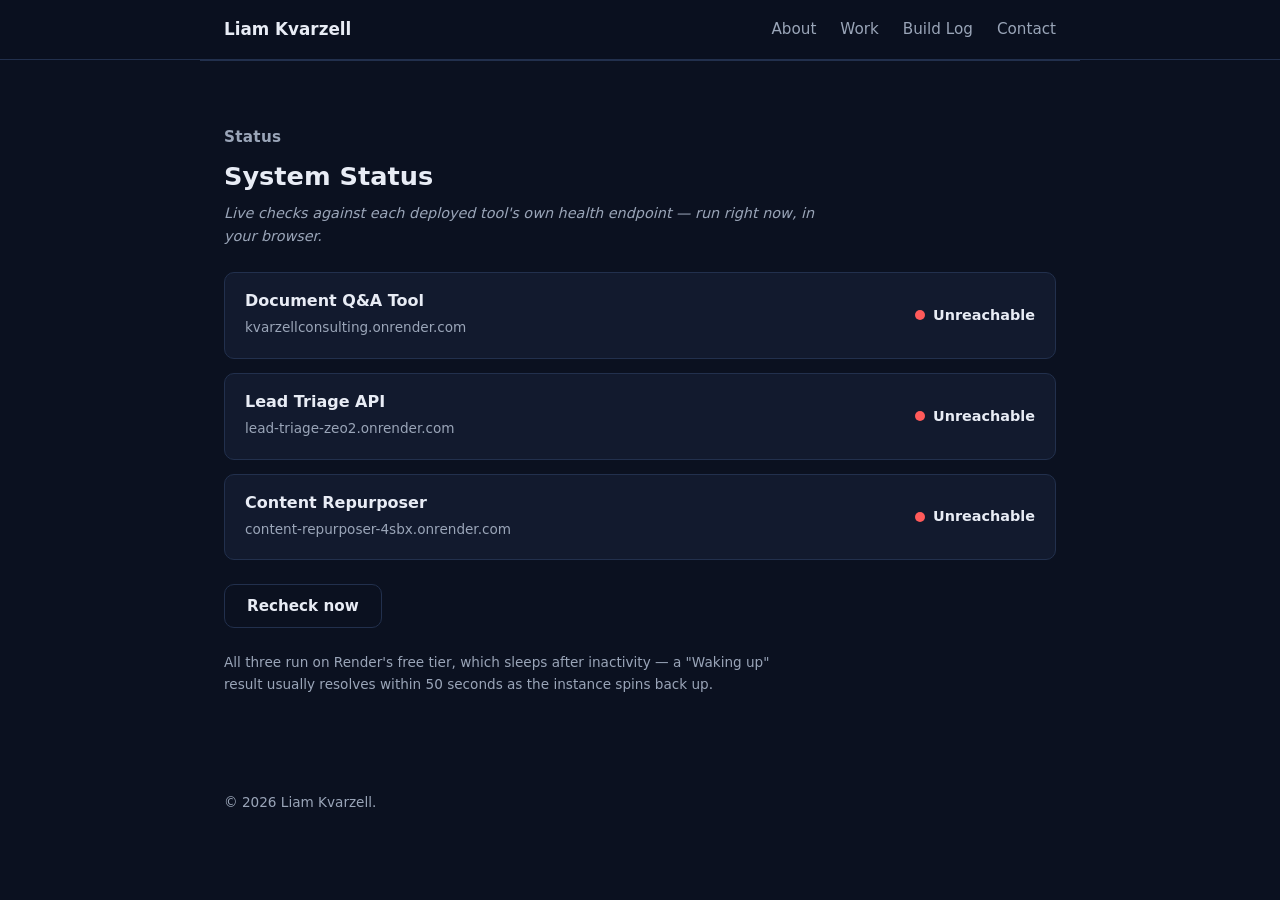
==== status.html @ 303da54d "Add system status page + fix .btn on real <button> elements - status.html: live health checks agains" ====
<!DOCTYPE html>
<html lang="en">
<head>
  <meta charset="UTF-8">
  <meta name="viewport" content="width=device-width, initial-scale=1.0">
  <title>System Status — Liam Kvarzell</title>
  <meta name="description" content="Live status of the AI tools built and deployed as part of this portfolio.">
  <link rel="icon" href="assets/favicon.png" type="image/png">
  <link rel="stylesheet" href="styles.css">
  <style>
    .status-list {
      display: flex;
      flex-direction: column;
      gap: 14px;
      margin-top: 24px;
    }
    .status-card {
      display: flex;
      align-items: center;
      justify-content: space-between;
      gap: 16px;
      background: var(--bg-elevated);
      border: 1px solid var(--border);
      border-radius: var(--radius);
      padding: 18px 20px;
      flex-wrap: wrap;
    }
    .status-main h3 {
      font-size: 1rem;
      margin-bottom: 4px;
    }
    .status-main a {
      color: var(--text-muted);
      font-size: 0.85rem;
      text-decoration: none;
    }
    .status-main a:hover {
      color: var(--accent);
    }
    .status-indicator {
      display: flex;
      align-items: center;
      gap: 8px;
      font-size: 0.9rem;
      font-weight: 600;
      white-space: nowrap;
    }
    .status-dot {
      width: 10px;
      height: 10px;
      border-radius: 50%;
      background: var(--text-muted);
      flex: none;
      transition: background 0.2s ease;
    }
    .status-dot.checking {
      background: #f5b942;
      animation: pulse 1.2s ease-in-out infinite;
    }
    .status-dot.up { background: #4ade80; }
    .status-dot.down { background: #ff5a5a; }
    @keyframes pulse {
      0%, 100% { opacity: 1; }
      50% { opacity: 0.4; }
    }
    .status-meta {
      font-size: 0.78rem;
      color: var(--text-muted);
      font-weight: 400;
    }
    .status-note {
      margin-top: 24px;
      font-size: 0.85rem;
      color: var(--text-muted);
    }
    #refresh-btn {
      margin-top: 24px;
    }
  </style>
</head>
<body>

  <header class="site-header">
    <div class="wrap nav">
      <a href="index.html#top" class="brand">Liam Kvarzell</a>
      <nav>
        <a href="index.html#about">About</a>
        <a href="index.html#work">Work</a>
        <a href="index.html#writing">Build Log</a>
        <a href="index.html#contact">Contact</a>
      </nav>
    </div>
  </header>

  <main class="wrap section">
    <p class="eyebrow">Status</p>
    <h1 style="font-size: 1.6rem; margin-bottom: 10px;">System Status</h1>
    <p class="section-note" style="margin-bottom: 0;">
      Live checks against each deployed tool's own health endpoint — run right now, in your browser.
    </p>

    <div class="status-list" id="status-list">
      <!-- Cards injected by script below -->
    </div>

    <button id="refresh-btn" class="btn btn-ghost">Recheck now</button>

    <p class="status-note">
      All three run on Render's free tier, which sleeps after inactivity — a "Waking up"
      result usually resolves within 50 seconds as the instance spins back up.
    </p>
  </main>

  <footer class="site-footer wrap">
    <p>&copy; <span id="year"></span> Liam Kvarzell.</p>
  </footer>

  <script src="script.js"></script>
  <script>
    const SERVICES = [
      {
        name: "Document Q&A Tool",
        url: "https://kvarzellconsulting.onrender.com",
      },
      {
        name: "Lead Triage API",
        url: "https://lead-triage-zeo2.onrender.com",
      },
      {
        name: "Content Repurposer",
        url: "https://content-repurposer-4sbx.onrender.com",
      },
    ];

    const CHECK_TIMEOUT_MS = 60000; // free-tier cold start can take ~50s

    const listEl = document.getElementById("status-list");
    const refreshBtn = document.getElementById("refresh-btn");

    function buildCard(service) {
      const card = document.createElement("div");
      card.className = "status-card";
      card.innerHTML = `
        <div class="status-main">
          <h3>${service.name}</h3>
          <a href="${service.url}" target="_blank" rel="noopener noreferrer">${service.url.replace("https://", "")}</a>
        </div>
        <div class="status-indicator">
          <span class="status-dot checking"></span>
          <span class="status-text">Checking…</span>
        </div>
      `;
      return card;
    }

    async function checkService(service, card) {
      const dot = card.querySelector(".status-dot");
      const textEl = card.querySelector(".status-text");
      dot.className = "status-dot checking";
      textEl.innerHTML = "Checking…";

      const start = performance.now();
      const controller = new AbortController();
      const timeout = setTimeout(() => controller.abort(), CHECK_TIMEOUT_MS);

      try {
        const res = await fetch(service.url + "/api/health", { signal: controller.signal });
        const elapsed = Math.round(performance.now() - start);
        if (res.ok) {
          dot.className = "status-dot up";
          textEl.innerHTML = `Operational <span class="status-meta">(${elapsed} ms)</span>`;
        } else {
          dot.className = "status-dot down";
          textEl.innerHTML = `Unreachable <span class="status-meta">(HTTP ${res.status})</span>`;
        }
      } catch (err) {
        dot.className = "status-dot down";
        textEl.innerHTML = "Unreachable";
      } finally {
        clearTimeout(timeout);
      }
    }

    function runAllChecks() {
      const cards = Array.from(listEl.children);
      SERVICES.forEach((service, i) => checkService(service, cards[i]));
    }

    SERVICES.forEach((service) => listEl.appendChild(buildCard(service)));
    runAllChecks();
    refreshBtn.addEventListener("click", runAllChecks);
  </script>
</body>
</html>
---- styles.css ----
/* ---------- Reset ---------- */
* {
  box-sizing: border-box;
  margin: 0;
  padding: 0;
}

html {
  scroll-behavior: smooth;
}

/* ---------- Tokens ---------- */
:root {
  --bg: #0b1120;
  --bg-elevated: #121a2e;
  --text: #e8ecf5;
  --text-muted: #9aa5b8;
  --accent: #4f9dff;
  --accent-text: #0b1120;
  --border: #22304d;
  --radius: 10px;
  --max-width: 880px;
}

body {
  font-family: system-ui, -apple-system, "Segoe UI", sans-serif;
  line-height: 1.6;
  color: var(--text);
  background: var(--bg);
}

.wrap {
  max-width: var(--max-width);
  margin: 0 auto;
  padding: 0 24px;
}

h1, h2, h3 {
  line-height: 1.2;
  font-weight: 700;
}

a {
  color: inherit;
}

/* ---------- Header ---------- */
.site-header {
  position: sticky;
  top: 0;
  background: rgba(11, 17, 32, 0.9);
  backdrop-filter: blur(8px);
  border-bottom: 1px solid var(--border);
  z-index: 10;
}

.nav {
  display: flex;
  align-items: center;
  justify-content: space-between;
  padding-top: 16px;
  padding-bottom: 16px;
}

.brand {
  font-weight: 700;
  text-decoration: none;
  font-size: 1.05rem;
}

.nav nav {
  display: flex;
  gap: 24px;
}

.nav nav a {
  text-decoration: none;
  color: var(--text-muted);
  font-size: 0.95rem;
}

.nav nav a:hover {
  color: var(--text);
}

/* ---------- Hero ---------- */
.hero {
  padding: 96px 24px 72px;
}

.eyebrow {
  color: var(--accent);
  font-weight: 600;
  letter-spacing: 0.02em;
  margin-bottom: 12px;
  font-size: 0.95rem;
}

.hero h1 {
  font-size: clamp(2rem, 5vw, 3rem);
  margin-bottom: 20px;
  max-width: 18ch;
}

.hero-sub {
  color: var(--text-muted);
  max-width: 60ch;
  font-size: 1.05rem;
  margin-bottom: 32px;
}

.hero-actions {
  display: flex;
  gap: 16px;
  flex-wrap: wrap;
}

/* ---------- Buttons ---------- */
.btn {
  display: inline-block;
  text-decoration: none;
  padding: 12px 22px;
  border-radius: var(--radius);
  font-weight: 600;
  font-size: 0.95rem;
  transition: opacity 0.15s ease;
  /* Resets for when .btn is used on a real <button> instead of an <a> -
     buttons come with a browser-default white background and their own
     font, which silently broke .btn-ghost's light-on-dark text before. */
  background: transparent;
  border: none;
  cursor: pointer;
  font-family: inherit;
}

.btn-primary {
  background: var(--accent);
  color: var(--accent-text);
}

.btn-ghost {
  border: 1px solid var(--border);
  color: var(--text);
}

.btn:hover {
  opacity: 0.85;
}

/* ---------- Sections ---------- */
.section {
  padding: 64px 24px;
  border-top: 1px solid var(--border);
}

.section h2 {
  font-size: 1.6rem;
  margin-bottom: 20px;
}

.section p {
  color: var(--text-muted);
  max-width: 65ch;
}

.section-note {
  font-style: italic;
  margin-bottom: 24px;
  font-size: 0.9rem;
}

/* ---------- Writing list ---------- */
.post-list {
  display: flex;
  flex-direction: column;
  gap: 4px;
  margin-top: 8px;
}

.post-list-item {
  display: block;
  text-decoration: none;
  color: inherit;
  padding: 18px 20px;
  border: 1px solid var(--border);
  border-radius: var(--radius);
  background: var(--bg-elevated);
}

.post-list-item:hover {
  border-color: var(--accent);
}

.post-list-item h3 {
  font-size: 1.05rem;
  margin-bottom: 6px;
}

.post-list-item p {
  color: var(--text-muted);
  font-size: 0.9rem;
  max-width: 65ch;
}

.post-list-date {
  display: inline-block;
  margin-top: 10px;
  font-size: 0.78rem;
  color: var(--text-muted);
}

/* ---------- Article (posts/*.html) ---------- */
.post-back {
  display: inline-block;
  margin-top: 32px;
  color: var(--text-muted);
  text-decoration: none;
  font-size: 0.88rem;
}

.post-back:hover {
  color: var(--accent);
}

.post h1 {
  font-size: clamp(1.6rem, 4vw, 2.2rem);
  margin: 12px 0 10px;
  text-wrap: balance;
}

.post-byline {
  color: var(--text-muted);
  font-size: 0.88rem;
  margin-bottom: 40px;
}

.post-body {
  max-width: 68ch;
}

.post-body h2 {
  font-size: 1.2rem;
  margin: 40px 0 14px;
}

.post-body p {
  margin-bottom: 16px;
  color: var(--text);
}

.post-body strong {
  color: var(--text);
}

/* ---------- Cards ---------- */
.card-grid {
  display: grid;
  grid-template-columns: repeat(auto-fit, minmax(220px, 1fr));
  gap: 20px;
  margin-top: 8px;
}

.card {
  background: var(--bg-elevated);
  border: 1px solid var(--border);
  border-radius: var(--radius);
  padding: 20px;
}

.card h3 {
  font-size: 1.1rem;
  margin: 8px 0 10px;
}

.card p {
  font-size: 0.92rem;
}

.badge {
  display: inline-block;
  font-size: 0.72rem;
  font-weight: 600;
  letter-spacing: 0.03em;
  text-transform: uppercase;
  color: var(--accent);
  background: rgba(79, 157, 255, 0.12);
  padding: 3px 8px;
  border-radius: 999px;
}

.badge-live {
  color: #4ade80;
  background: rgba(74, 222, 128, 0.14);
}

.card-link {
  display: inline-block;
  margin-top: 12px;
  font-size: 0.88rem;
  font-weight: 600;
  color: var(--accent);
  text-decoration: none;
}

.card-link:hover {
  text-decoration: underline;
}

.card-link-row {
  display: flex;
  gap: 18px;
  flex-wrap: wrap;
}

.card-link-muted {
  color: var(--text-muted);
}

/* ---------- Contact ---------- */
.contact-form {
  display: flex;
  flex-direction: column;
  gap: 16px;
  max-width: 480px;
  margin: 24px 0;
}

.field {
  display: flex;
  flex-direction: column;
  gap: 6px;
}

.field label {
  font-size: 0.85rem;
  font-weight: 600;
  color: var(--text-muted);
}

.field input,
.field textarea {
  font: inherit;
  font-size: 0.95rem;
  background: var(--bg-elevated);
  border: 1px solid var(--border);
  color: var(--text);
  padding: 10px 12px;
  border-radius: var(--radius);
  resize: vertical;
}

.field input:focus,
.field textarea:focus {
  outline: 2px solid var(--accent);
  outline-offset: -1px;
}

.contact-form .btn {
  align-self: flex-start;
}

.form-success {
  max-width: 480px;
  margin-top: 20px;
  padding: 12px 16px;
  border-radius: var(--radius);
  background: rgba(74, 222, 128, 0.14);
  border: 1px solid rgba(74, 222, 128, 0.4);
  color: #4ade80;
  font-size: 0.92rem;
}

.form-error {
  max-width: 480px;
  margin-top: 20px;
  padding: 12px 16px;
  border-radius: var(--radius);
  background: rgba(255, 90, 90, 0.12);
  border: 1px solid rgba(255, 90, 90, 0.4);
  color: #ff9a9a;
  font-size: 0.92rem;
}

.contact-or {
  color: var(--text-muted);
  font-size: 0.88rem;
  margin-top: 4px;
}

.contact-links {
  display: flex;
  gap: 16px;
  flex-wrap: wrap;
  margin-top: 20px;
}

/* ---------- Footer ---------- */
.site-footer {
  padding: 32px 24px 48px;
  color: var(--text-muted);
  font-size: 0.85rem;
}

.footer-link {
  color: var(--text-muted);
}

.footer-link:hover {
  color: var(--accent);
}
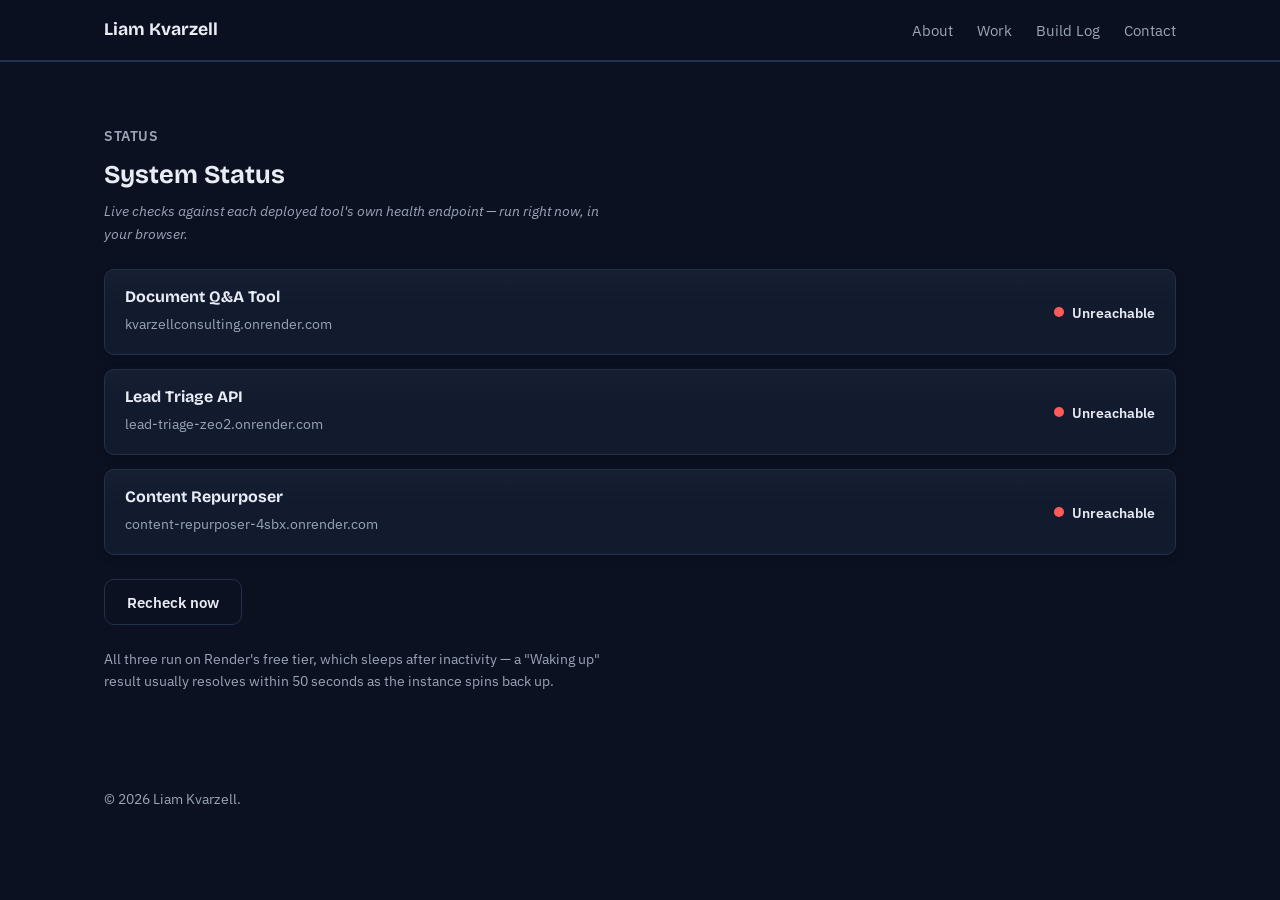
==== commit c4eafa05: "Design overhaul: typography, depth, motion, full-bleed layout - Real type pairing: Bricolage Grotesq" ====
--- a/status.html
+++ b/status.html
@@ -6,6 +6,8 @@
   <title>System Status — Liam Kvarzell</title>
   <meta name="description" content="Live status of the AI tools built and deployed as part of this portfolio.">
   <link rel="icon" href="assets/favicon.png" type="image/png">
+  <link rel="preconnect" href="https://fonts.gstatic.com" crossorigin>
+  <link rel="stylesheet" href="https://fonts.googleapis.com/css2?family=Bricolage+Grotesque:opsz,wght@12..96,200..800&family=IBM+Plex+Sans:wght@400;500;600;700&display=swap">
   <link rel="stylesheet" href="styles.css">
   <style>
     .status-list {
@@ -19,11 +21,21 @@
       align-items: center;
       justify-content: space-between;
       gap: 16px;
-      background: var(--bg-elevated);
+      background: linear-gradient(180deg, rgba(255, 255, 255, 0.02), transparent 40%), var(--bg-elevated);
       border: 1px solid var(--border);
       border-radius: var(--radius);
       padding: 18px 20px;
       flex-wrap: wrap;
+      box-shadow: var(--shadow-sm);
+      transition: transform 0.2s ease, box-shadow 0.2s ease;
+    }
+    .status-card:hover {
+      transform: translateY(-2px);
+      box-shadow: var(--shadow-lg);
+    }
+    @media (prefers-reduced-motion: reduce) {
+      .status-card { transition: none; }
+      .status-card:hover { transform: none; }
     }
     .status-main h3 {
       font-size: 1rem;
@@ -92,27 +104,31 @@
     </div>
   </header>
 
-  <main class="wrap section">
-    <p class="eyebrow">Status</p>
-    <h1 style="font-size: 1.6rem; margin-bottom: 10px;">System Status</h1>
-    <p class="section-note" style="margin-bottom: 0;">
-      Live checks against each deployed tool's own health endpoint — run right now, in your browser.
-    </p>
-
-    <div class="status-list" id="status-list">
-      <!-- Cards injected by script below -->
+  <main class="section">
+    <div class="wrap">
+      <p class="eyebrow">Status</p>
+      <h1 style="font-size: 1.6rem; margin-bottom: 10px;">System Status</h1>
+      <p class="section-note" style="margin-bottom: 0;">
+        Live checks against each deployed tool's own health endpoint — run right now, in your browser.
+      </p>
+
+      <div class="status-list" id="status-list">
+        <!-- Cards injected by script below -->
+      </div>
+
+      <button id="refresh-btn" class="btn btn-ghost">Recheck now</button>
+
+      <p class="status-note">
+        All three run on Render's free tier, which sleeps after inactivity — a "Waking up"
+        result usually resolves within 50 seconds as the instance spins back up.
+      </p>
     </div>
-
-    <button id="refresh-btn" class="btn btn-ghost">Recheck now</button>
-
-    <p class="status-note">
-      All three run on Render's free tier, which sleeps after inactivity — a "Waking up"
-      result usually resolves within 50 seconds as the instance spins back up.
-    </p>
   </main>
 
-  <footer class="site-footer wrap">
-    <p>&copy; <span id="year"></span> Liam Kvarzell.</p>
+  <footer class="site-footer">
+    <div class="wrap">
+      <p>&copy; <span id="year"></span> Liam Kvarzell.</p>
+    </div>
   </footer>
 
   <script src="script.js"></script>
--- a/styles.css
+++ b/styles.css
@@ -16,14 +16,19 @@
   --text: #e8ecf5;
   --text-muted: #9aa5b8;
   --accent: #4f9dff;
+  --accent-2: #8b7cf6; /* glow/depth only - never used for text, links or buttons */
   --accent-text: #0b1120;
   --border: #22304d;
   --radius: 10px;
-  --max-width: 880px;
+  --max-width: 1120px;
+  --font-display: "Bricolage Grotesque", ui-sans-serif, system-ui, sans-serif;
+  --font-body: "IBM Plex Sans", system-ui, -apple-system, "Segoe UI", sans-serif;
+  --shadow-sm: 0 2px 10px rgba(0, 0, 0, 0.2);
+  --shadow-lg: 0 16px 40px rgba(0, 0, 0, 0.35);
 }
 
 body {
-  font-family: system-ui, -apple-system, "Segoe UI", sans-serif;
+  font-family: var(--font-body);
   line-height: 1.6;
   color: var(--text);
   background: var(--bg);
@@ -36,12 +41,34 @@
 }
 
 h1, h2, h3 {
-  line-height: 1.2;
+  font-family: var(--font-display);
+  line-height: 1.15;
   font-weight: 700;
+  text-wrap: balance;
 }
 
 a {
   color: inherit;
+}
+
+/* ---------- Scroll reveal ---------- */
+.reveal {
+  opacity: 0;
+  transform: translateY(16px);
+  transition: opacity 0.6s ease, transform 0.6s ease;
+}
+
+.reveal.is-visible {
+  opacity: 1;
+  transform: translateY(0);
+}
+
+@media (prefers-reduced-motion: reduce) {
+  .reveal {
+    opacity: 1;
+    transform: none;
+    transition: none;
+  }
 }
 
 /* ---------- Header ---------- */
@@ -63,9 +90,10 @@
 }
 
 .brand {
+  font-family: var(--font-display);
   font-weight: 700;
   text-decoration: none;
-  font-size: 1.05rem;
+  font-size: 1.1rem;
 }
 
 .nav nav {
@@ -85,19 +113,111 @@
 
 /* ---------- Hero ---------- */
 .hero {
-  padding: 96px 24px 72px;
+  position: relative;
+  padding: 96px 0 72px;
+  overflow: hidden;
+}
+
+.hero::before {
+  content: "";
+  position: absolute;
+  top: -220px;
+  right: -160px;
+  width: 560px;
+  height: 560px;
+  background: radial-gradient(circle, var(--accent) 0%, var(--accent-2) 45%, transparent 72%);
+  opacity: 0.16;
+  filter: blur(60px);
+  pointer-events: none;
+  z-index: 0;
+}
+
+.hero .wrap {
+  position: relative;
+  z-index: 1;
+  display: grid;
+  grid-template-columns: 1fr;
+  gap: 48px;
+  align-items: center;
+}
+
+@media (min-width: 860px) {
+  .hero .wrap {
+    grid-template-columns: 1.3fr 1fr;
+  }
+}
+
+/* ---------- Hero live-status widget ---------- */
+.hero-status {
+  background: linear-gradient(180deg, rgba(255, 255, 255, 0.03), transparent 50%), var(--bg-elevated);
+  border: 1px solid var(--border);
+  border-radius: var(--radius);
+  padding: 20px 22px;
+  box-shadow: var(--shadow-lg);
+}
+
+.hero-status-title {
+  font-size: 0.72rem;
+  font-weight: 700;
+  letter-spacing: 0.05em;
+  text-transform: uppercase;
+  color: var(--text-muted);
+  margin-bottom: 14px;
+}
+
+.hero-status-row {
+  display: flex;
+  align-items: center;
+  gap: 10px;
+  padding: 7px 0;
+  font-size: 0.88rem;
+}
+
+.hero-status-dot {
+  width: 8px;
+  height: 8px;
+  border-radius: 50%;
+  background: var(--text-muted);
+  flex: none;
+}
+
+.hero-status-dot.checking {
+  background: #f5b942;
+  animation: pulse 1.2s ease-in-out infinite;
+}
+
+.hero-status-dot.up { background: #4ade80; }
+.hero-status-dot.down { background: #ff5a5a; }
+
+@keyframes pulse {
+  0%, 100% { opacity: 1; }
+  50% { opacity: 0.4; }
+}
+
+.hero-status-link {
+  display: inline-block;
+  margin-top: 12px;
+  font-size: 0.82rem;
+  font-weight: 600;
+  color: var(--accent);
+  text-decoration: none;
+}
+
+.hero-status-link:hover {
+  text-decoration: underline;
 }
 
 .eyebrow {
   color: var(--accent);
   font-weight: 600;
-  letter-spacing: 0.02em;
+  letter-spacing: 0.04em;
+  text-transform: uppercase;
   margin-bottom: 12px;
-  font-size: 0.95rem;
+  font-size: 0.85rem;
 }
 
 .hero h1 {
-  font-size: clamp(2rem, 5vw, 3rem);
+  font-size: clamp(2.1rem, 5vw, 3.2rem);
   margin-bottom: 20px;
   max-width: 18ch;
 }
@@ -123,7 +243,7 @@
   border-radius: var(--radius);
   font-weight: 600;
   font-size: 0.95rem;
-  transition: opacity 0.15s ease;
+  transition: transform 0.15s ease, box-shadow 0.15s ease, border-color 0.15s ease, opacity 0.15s ease;
   /* Resets for when .btn is used on a real <button> instead of an <a> -
      buttons come with a browser-default white background and their own
      font, which silently broke .btn-ghost's light-on-dark text before. */
@@ -136,6 +256,12 @@
 .btn-primary {
   background: var(--accent);
   color: var(--accent-text);
+  box-shadow: 0 0 0 rgba(79, 157, 255, 0);
+}
+
+.btn-primary:hover {
+  transform: translateY(-1px);
+  box-shadow: 0 8px 24px rgba(79, 157, 255, 0.35);
 }
 
 .btn-ghost {
@@ -143,13 +269,28 @@
   color: var(--text);
 }
 
-.btn:hover {
-  opacity: 0.85;
+.btn-ghost:hover {
+  border-color: var(--accent);
+  transform: translateY(-1px);
+}
+
+.btn:active {
+  transform: translateY(0);
+}
+
+@media (prefers-reduced-motion: reduce) {
+  .btn {
+    transition: border-color 0.15s ease;
+  }
+  .btn-primary:hover,
+  .btn-ghost:hover {
+    transform: none;
+  }
 }
 
 /* ---------- Sections ---------- */
 .section {
-  padding: 64px 24px;
+  padding: 64px 0;
   border-top: 1px solid var(--border);
 }
 
@@ -184,11 +325,24 @@
   padding: 18px 20px;
   border: 1px solid var(--border);
   border-radius: var(--radius);
-  background: var(--bg-elevated);
+  background: linear-gradient(180deg, rgba(255, 255, 255, 0.02), transparent 40%), var(--bg-elevated);
+  box-shadow: var(--shadow-sm);
+  transition: transform 0.2s ease, box-shadow 0.2s ease, border-color 0.2s ease;
 }
 
 .post-list-item:hover {
   border-color: var(--accent);
+  transform: translateY(-3px);
+  box-shadow: var(--shadow-lg);
+}
+
+@media (prefers-reduced-motion: reduce) {
+  .post-list-item {
+    transition: border-color 0.2s ease;
+  }
+  .post-list-item:hover {
+    transform: none;
+  }
 }
 
 .post-list-item h3 {
@@ -261,10 +415,27 @@
 }
 
 .card {
-  background: var(--bg-elevated);
+  background: linear-gradient(180deg, rgba(255, 255, 255, 0.02), transparent 40%), var(--bg-elevated);
   border: 1px solid var(--border);
   border-radius: var(--radius);
   padding: 20px;
+  box-shadow: var(--shadow-sm);
+  transition: transform 0.2s ease, box-shadow 0.2s ease, border-color 0.2s ease;
+}
+
+.card:hover {
+  transform: translateY(-3px);
+  box-shadow: var(--shadow-lg);
+  border-color: var(--accent);
+}
+
+@media (prefers-reduced-motion: reduce) {
+  .card {
+    transition: border-color 0.2s ease;
+  }
+  .card:hover {
+    transform: none;
+  }
 }
 
 .card h3 {
@@ -396,7 +567,7 @@
 
 /* ---------- Footer ---------- */
 .site-footer {
-  padding: 32px 24px 48px;
+  padding: 32px 0 48px;
   color: var(--text-muted);
   font-size: 0.85rem;
 }
